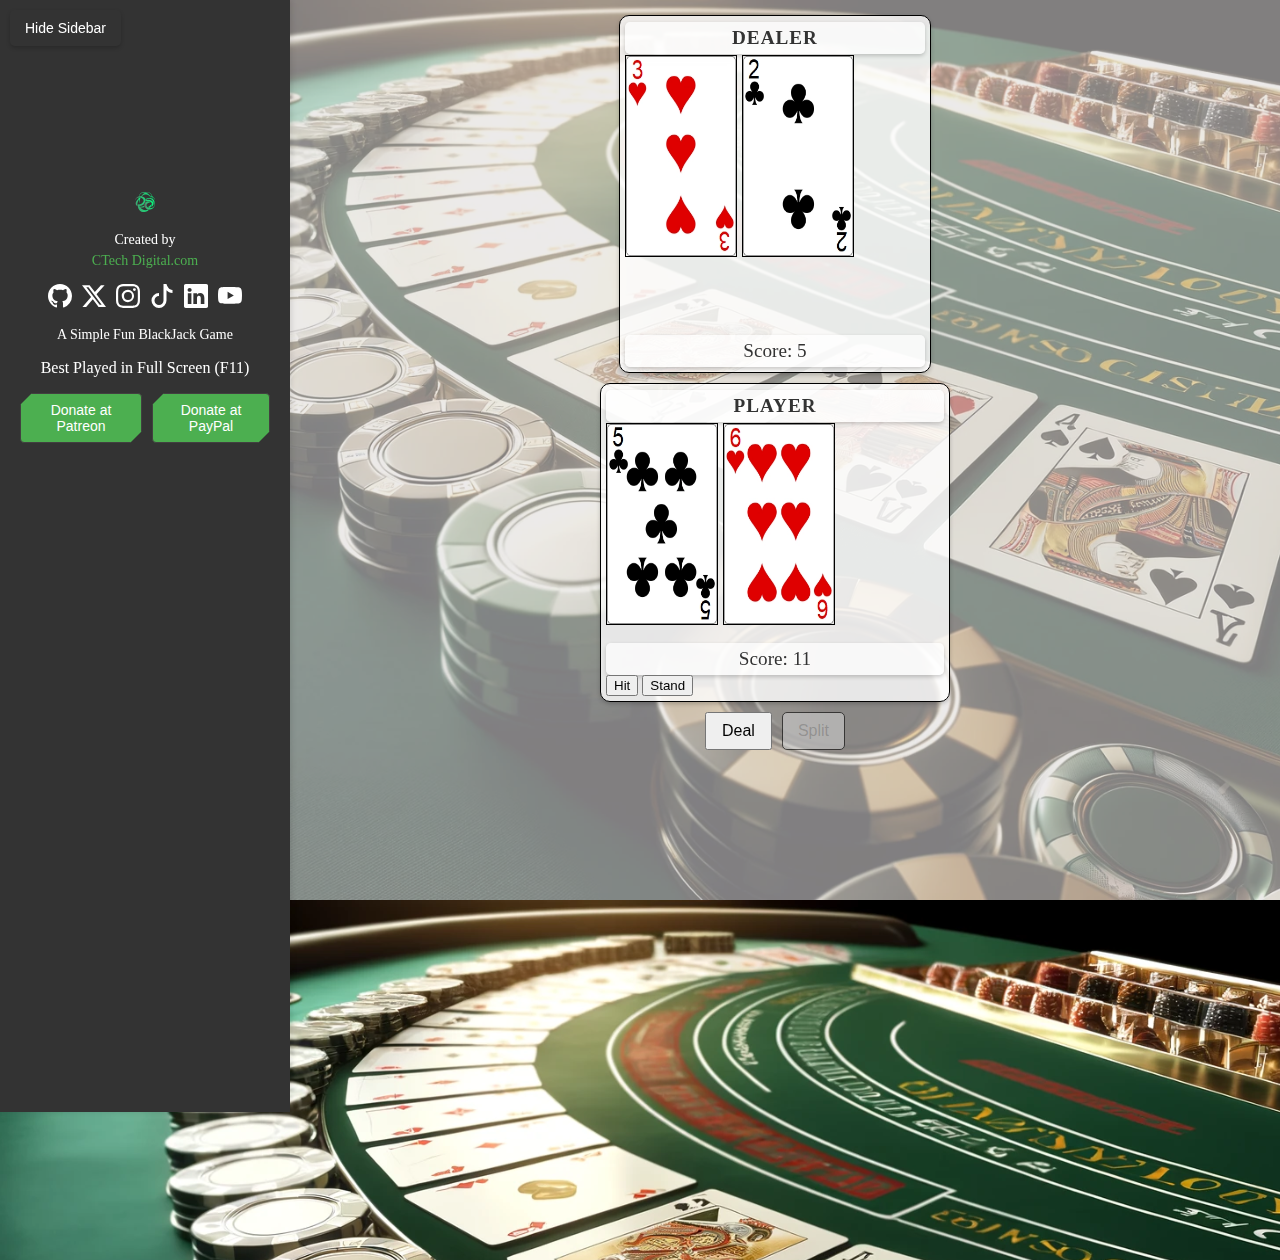
==== index.html @ 37b2f417 "Create index.html" ====
<!--
    This file is part of the Blackjack Game project.

    License: This code is free to use and modify, but you must provide recognition to the original developer.
    Author: CTechDigital.com 
-->
<!DOCTYPE html>
<html lang="en">

<head>
    <meta charset="UTF-8">
    <meta name="viewport" content="width=device-width, initial-scale=1.0">
    <title>Blackjack Game</title>
    <link rel="stylesheet" href="static/css/style.css">
    <link rel="icon" href="assets/images/icon/favicon.png" type="image/png">
</head>

<body>
    <button id="toggle-sidebar-btn">Hide Sidebar</button>
    <div id="sidebar">
        <img src="assets/images/logo/ctechdigital.png" alt="CTechDigital.com" class="sidebar-logo">
        <p class="sidebar-created-by">Created by</p>
        <a href="https://www.ctechdigital.com" target="_blank" class="sidebar-url">CTech Digital.com</a>
        <div class="social-icons">
            <a href="https://github.com/CTechDigitalpt" target="_blank" class="social-link">
                <img src="assets/images/social/light/github.svg" alt="GitHub" class="social-icon">
            </a>
            <a href="https://x.com/CTechDigital" target="_blank" class="social-link">
                <img src="assets/images/social/light/twitter-x.svg" alt="Twitter" class="social-icon">
            </a>
            <a href="https://www.instagram.com/ctechdigitalcom/" target="_blank" class="social-link">
                <img src="assets/images/social/light/instagram.svg" alt="Instagram" class="social-icon">
            </a>
            <a href="https://tiktok.com/@ctechdigital.com" target="_blank" class="social-link">
                <img src="assets/images/social/light/tiktok.svg" alt="TikTok" class="social-icon">
            </a>
            <a href="https://www.linkedin.com/company/ctech-digital/" target="_blank" class="social-link">
                <img src="assets/images/social/light/linkedin.svg" alt="LinkedIn" class="social-icon">
            </a>
            <a href="https://www.youtube.com/@CTech_Digital" target="_blank" class="social-link">
                <img src="assets/images/social/light/youtube.svg" alt="YouTube" class="social-icon">
            </a>
        </div>
        <p class="sidebar-description">A Simple Fun BlackJack Game</p>
        <p class="sidebar-help-notice">Best Played in Full Screen (F11)</p>
        <div class="donate-buttons">
            <button id="donate-btn-patreon" onclick="window.open('https://www.patreon.com/ctechdigital', '_blank')">Donate at Patreon</button>
            <button id="donate-btn-paypal" onclick="window.open('https://www.paypal.com/donate/?hosted_button_id=8NZMBAKJTVHPY', '_blank')">Donate at PayPal</button>
        </div>
    </div>
    <div id="game-container">
        <div id="dealer">
            <h2>Dealer</h2>
            <div id="dealer-cards">
               
            </div>
            <div id="dealer-score">Score: 0</div>
        </div>
        <div id="player-container">
            <div id="player">
                <h2>Player</h2>
                <div id="player-cards">
                 
                </div>
                <div id="player-score">Score: 0</div>
                <div class="buttons">
                    <button id="hit-button-player">Hit</button>
                    <button id="stand-button-player">Stand</button>
                </div>
            </div>
            <div id="split-hand" class="hidden">
                <h2>Split Hand</h2>
                <div id="split-cards">

                </div>
                <div id="split-score">Score: 0</div>
                <div class="buttons">
                    <button id="hit-button-split">Hit</button>
                    <button id="stand-button-split">Stand</button>
                </div>
            </div>
        </div>
        <div id="buttons-container">
            <div class="buttons">
                <button id="deal-button">Deal</button>
                <button id="split-button" disabled>Split</button>
            </div>
        </div>
        <div id="message"></div>
    </div>

    <div id="blackjack-overlay" class="hidden">
        <div id="blackjack-popup">
            <img src="assets/images/congrats/blackjack-notice.webp" alt="Blackjack!" id="blackjack-image">
        </div>
    </div>
    <script src="static/js/main.js"></script>
    <script>
        // Add functionality to toggle the sidebar visibility
        document.getElementById('toggle-sidebar-btn').addEventListener('click', () => {
            const sidebar = document.getElementById('sidebar');
            sidebar.classList.toggle('hidden');
        });
    </script>
</body>

</html>
---- static/css/style.css ----
/*
 * This file is part of the Blackjack Game project.
 * 
 * License: This code is free to use and modify, but you must provide recognition to the original developer.
 * Author: CTechDigital.com
 */

#game-container {
    display: flex;
    flex-direction: column;
    align-items: center;
    margin-top: 0px;
    margin-left: 270px; 
    padding: 5px;
    transition: margin-left 0.3s ease;
    position: relative; 
}

h2 {
    color: #333;
    text-align: center;
    font-size: 1.2rem;
    margin: 1px 0;
    padding: 5px 10px;
    background-color: rgba(255, 255, 255, 0.7);
    border-radius: 5px;
    box-shadow: 0 2px 4px rgba(0, 0, 0, 0.2);
    text-transform: uppercase;
    letter-spacing: 1px;
}
#dealer-score {
    font-size: 1.2rem;
    color: #333;
    text-align: center;
    margin-top: 5px;
    padding: 5px 10px;
    background-color: rgba(255, 255, 255, 0.7);
    border-radius: 5px;
    box-shadow: 0 2px 4px rgba(0, 0, 0, 0.2);
}

#dealer {
    margin-top: 10px;
    margin-bottom: 10px;
}

#player-score {
    font-size: 1.2rem;
    color: #333;
    text-align: center;
    margin-top: 5px;
    padding: 5px 10px;
    background-color: rgba(255, 255, 255, 0.7);
    border-radius: 5px;
    box-shadow: 0 2px 4px rgba(0, 0, 0, 0.2);
}

#player-container {
    display: flex;
    justify-content: center;
    gap: 20px;
    width: 100%;
    margin: 0 auto;
    transition: all 0.3s ease;
}

#player-container.split-active {
    justify-content: space-between;
}

#player, #split-hand, #dealer {
    min-width: 40%;
    flex-grow: 1;
    flex-shrink: 0;
    padding: 5px;
    display: flex;
    flex-direction: column;
    border: 1px solid #000;
    border-radius: 10px;
    background-color: rgba(255, 255, 255, 0.8);
    box-shadow: 0 2px 4px rgba(0, 0, 0, 0.2);
    transition: min-width 0.3s ease;
    overflow: visible;
    max-width: 100%;   
}

#split-hand.hidden {
    display: none;
}

#split-score {
    font-size: 1.2rem;
    color: #333;
    text-align: center;
    margin-top: 5px;
    padding: 5px 10px;
    background-color: rgba(255, 255, 255, 0.7);
    border-radius: 5px;
    box-shadow: 0 2px 4px rgba(0, 0, 0, 0.2);
}

#player-cards, #split-cards {
    display: flex;
    flex-direction: row;
    flex-wrap: nowrap;
    overflow-x: auto;
    min-height: 210px;
    padding-bottom: 5px;
    width: 100%;
    scrollbar-width: thin; 
    scrollbar-color: #888 #f1f1f1; 
}
#dealer-cards {
    display: flex;
    flex-direction: row;
    flex-wrap: nowrap;
    overflow-x: auto;
    min-height: 180px;
    padding-bottom: 5px;
    width: 100%;
    height: 30vh;
    scrollbar-width: thin;
    scrollbar-color: #888 #f1f1f1; 
}
#player-cards::-webkit-scrollbar,
#split-cards::-webkit-scrollbar,
#dealer-cards::-webkit-scrollbar {
    height: 8px;
}

#player-cards::-webkit-scrollbar-track,
#split-cards::-webkit-scrollbar-track,
#dealer-cards::-webkit-scrollbar-track {
    background: #f1f1f1;
    border-radius: 4px;
}

#player-cards::-webkit-scrollbar-thumb,
#split-cards::-webkit-scrollbar-thumb,
#dealer-cards::-webkit-scrollbar-thumb {
    background: #888;
    border-radius: 4px;
}

#player-cards::-webkit-scrollbar-thumb:hover,
#split-cards::-webkit-scrollbar-thumb:hover,
#dealer-cards::-webkit-scrollbar-thumb:hover {
    background: #555;
}

#player-cards img, #split-cards img, #dealer-cards img {
    flex: 0 0 auto;
    margin-right: 5px;
    width: 110px;
    height: 200px;
    border: 1px solid #000;
}

#buttons-container {
    display: flex;
    justify-content: space-between;
    margin-top: 10px;
}

#buttons-container .buttons {
    display: flex;
    flex-direction: row;
    gap: 10px;
}

#buttons-container .buttons button {
    padding: 8px 15px;
    font-size: 16px;
    cursor: pointer;
}

#buttons-container .buttons button:disabled {
    opacity: 0.6;
    cursor: not-allowed;
    background-color: #cccccc;
}

#buttons {
    margin-top: 0px;
    padding: 5px;
    border-style: solid;
    border-width: 1px;
    border-color: #000;
    border-radius: 5px;;
    min-width: 230px;

}

#buttons button {
    margin: 0 5px;
    padding: 8px 15px;
    font-size: 16px;
    cursor: pointer;
}

#buttons button:disabled {
    opacity: 0.6;
    cursor: not-allowed;
    background-color: #cccccc;
}

#split-button {
    background-color: #ffcc00;
    border: 1px solid #000;
    border-radius: 5px;
    padding: 8px 15px;
    font-size: 16px;
    cursor: pointer;
}

#split-button:disabled {
    background-color: #cccccc;
    cursor: not-allowed;
}

#message {
    margin-top: 5px;
    font-weight: bold;
    font-size: larger;
    padding-bottom: 50%;
}

html,
body {
    height: 100%;
    margin: 0;
    padding: 0;
}

body {
    background-image: url('../background/background-image.webp');
    background-size: cover;
    background-position: center;
    position: relative;
}

/* Overlay */
body::after {
    content: '';
    position: fixed;
    top: 0;
    left: 0;
    width: 100%;
    height: 100%;
    background-color: rgba(222, 218, 218, 0.582);
    z-index: -1;
}


#blackjack-overlay {
    position: absolute;
    top: 50%;
    left: 50%;
    transform: translate(-30%, -50%);
    background-color: transparent;
    display: flex;
    justify-content: center;
    align-items: center;
    z-index: 1000;
    cursor: pointer;
}

#blackjack-popup {
    text-align: center;
    background-color: transparent;
    padding: 10%;
    pointer-events: none;
    max-width: 50%;
}

#blackjack-popup img {
    max-width: 100%;
    height: auto;
    margin-bottom: 20px;
}

#blackjack-popup button {
    padding: 10px 20px;
    font-size: 1.2rem;
    background-color: gold;
    border: none;
    border-radius: 5px;
    cursor: pointer;
}

#blackjack-popup button:hover {
    background-color: darkgoldenrod;
}

.hidden {
    display: none !important;
}

/* sidebar styles */
#sidebar {
    position: fixed;
    top: 0;
    left: 0;
    width: 250px;
    height: 100%;
    background-color: #333;
    padding: 15% 20px 20px 20px;
    box-shadow: 2px 0 5px rgba(0, 0, 0, 0.1);
    overflow-y: auto;
    text-align: center;
    color: white;
    transition: width 0.3s ease;
}

.sidebar-logo {
    display: block;
    margin: 0 auto 20px;
    max-width: 100%;
}

.sidebar-created-by {
    font-size: 14px;
    margin-bottom: 5px;
}

.sidebar-url {
    font-size: 14px;
    color: #4CAF50;
    text-decoration: none;
    margin-bottom: 15px;
    display: block;
}

.sidebar-url:hover {
    text-decoration: underline;
}

.social-icons {
    display: flex;
    justify-content: center;
    gap: 10px;
    margin-bottom: 15px;
}

.social-icon {
    height: 24px;
    width: auto;
}

.sidebar-description {
    font-size: 14px;
    margin-bottom: 15px;
}

.donate-buttons {
    display: flex;
    justify-content: center;
    gap: 10px;
}

#donate-btn-patreon, 
#donate-btn-paypal, 
#donate-btn-kofi {
    --border-width: 1px;
    --border-cut: 12px;
    --button-shape: polygon(var(--border-cut) 0, 100% 0, 100% calc(100% - var(--border-cut)), calc(100% - var(--border-cut)) 100%, 0 100%, 0 var(--border-cut));
    background-color: #4CAF50;
    color: white;
    border: var(--border-width) solid rgb(66, 64, 64);
    padding: 8px 12px;
    border-radius: 4px;
    font-size: 14px;
    cursor: pointer;
    transition: background-color 0.3s, box-shadow 0.3s;
    clip-path: var(--button-shape);
    -webkit-clip-path: var(--button-shape);
}

.btn-flash {
    animation: button-flash 1s infinite alternate !important;
    position: relative;
    z-index: 5;
}

@keyframes button-flash {
    0% {
        box-shadow: 0 0 15px 5px rgba(255, 255, 255, 0.7), 0 0 30px 10px rgba(255, 215, 0, 0.3);
        transform: scale(1);
        filter: brightness(1);
    }
    50% {
        box-shadow: 0 0 25px 10px rgba(255, 255, 255, 0.9), 0 0 40px 15px rgba(255, 215, 0, 0.5);
        transform: scale(1.08);
        filter: brightness(1.3) contrast(1.1);
    }
    100% {
        box-shadow: 0 0 20px 8px rgba(255, 255, 255, 0.8), 0 0 35px 12px rgba(255, 215, 0, 0.4);
        transform: scale(1.05) rotate(1deg);
        filter: brightness(1.2);
    }
}

#donate-btn-patreon.btn-flash {
    box-shadow: 0 0 20px 10px rgba(249, 104, 84, 0.7) !important;
}

#donate-btn-paypal.btn-flash {
    box-shadow: 0 0 20px 10px rgba(0, 112, 186, 0.7) !important;
}

#donate-btn-kofi.btn-flash {
    box-shadow: 0 0 20px 10px rgba(255, 224, 0, 0.7) !important;
}

.btn-flash {
    animation: button-flash 1s infinite alternate !important;
    box-shadow: 0 0 15px 5px rgba(255, 255, 255, 0.7) !important;
    position: relative;
    z-index: 5;
}

@keyframes button-flash {
    0% {
        box-shadow: 0 0 15px 5px rgba(255, 255, 255, 0.7), 0 0 30px 10px rgba(255, 215, 0, 0.3);
        transform: scale(1);
        filter: brightness(1);
    }
    50% {
        box-shadow: 0 0 25px 10px rgba(255, 255, 255, 0.9), 0 0 40px 15px rgba(255, 215, 0, 0.5);
        transform: scale(1.08);
        filter: brightness(1.3) contrast(1.1);
    }
    100% {
        box-shadow: 0 0 20px 8px rgba(255, 255, 255, 0.8), 0 0 35px 12px rgba(255, 215, 0, 0.4);
        transform: scale(1.05) rotate(1deg);
        filter: brightness(1.2);
    }
}

#donate-btn-patreon.btn-flash {
    box-shadow: 0 0 20px 10px rgba(249, 104, 84, 0.7) !important;
}

#donate-btn-paypal.btn-flash {
    box-shadow: 0 0 20px 10px rgba(0, 112, 186, 0.7) !important;
}

#donate-btn-kofi.btn-flash {
    box-shadow: 0 0 20px 10px rgba(255, 224, 0, 0.7) !important;
}

.btn-flash {
    animation: button-flash 1s infinite alternate !important;
    box-shadow: 0 0 15px 5px rgba(255, 255, 255, 0.7) !important;
    position: relative;
    z-index: 5;
}

@keyframes button-flash {
    0% {
        box-shadow: 0 0 15px 5px rgba(255, 255, 255, 0.7), 0 0 30px 10px rgba(255, 215, 0, 0.3);
        transform: scale(1);
        filter: brightness(1);
    }
    50% {
        box-shadow: 0 0 25px 10px rgba(255, 255, 255, 0.9), 0 0 40px 15px rgba(255, 215, 0, 0.5);
        transform: scale(1.08);
        filter: brightness(1.3) contrast(1.1);
    }
    100% {
        box-shadow: 0 0 20px 8px rgba(255, 255, 255, 0.8), 0 0 35px 12px rgba(255, 215, 0, 0.4);
        transform: scale(1.05) rotate(1deg);
        filter: brightness(1.2);
    }
}

#donate-btn-patreon.btn-flash {
    box-shadow: 0 0 20px 10px rgba(249, 104, 84, 0.7) !important;
}

#donate-btn-paypal.btn-flash {
    box-shadow: 0 0 20px 10px rgba(0, 112, 186, 0.7) !important;
}

#donate-btn-kofi.btn-flash {
    box-shadow: 0 0 20px 10px rgba(255, 224, 0, 0.7) !important;
}

/* Toggle Sidebar Button */
#toggle-sidebar-btn {
    position: fixed;
    top: 10px;
    left: 10px;
    z-index: 1000;
    background-color: transparent;
    color: white;
    border: none;
    padding: 10px 15px;
    border-radius: 5px;
    font-size: 14px;
    cursor: pointer;
    box-shadow: 0 2px 4px rgba(0, 0, 0, 0.2);
    transition: background-color 0.3s ease;
}

#toggle-sidebar-btn:hover {
    background-color: #0a8a0e;
}

/* Responsive styles */
@media (max-width: 768px) {
    #sidebar {
        width: 200px; 
    }

    #game-container {
        margin-left: 210px; 
    }

    .social-icons {
        flex-wrap: wrap; 
        gap: 5px;
    }

    .donate-buttons {
        flex-wrap: wrap; 
        gap: 5px;
    }

    #donate-btn-patreon, #donate-btn-paypal {
        font-size: 12px;
        padding: 6px 10px;
    }
}

@media (max-width: 480px) {
    #sidebar {
        width: 150px; 
        padding: 15px;
    }

    #game-container {
        margin-left: 160px; 
    }

    .sidebar-logo {
        margin-bottom: 10px;
    }

    .sidebar-description {
        font-size: 12px;
    }

    .social-icons {
        gap: 3px;
    }

    #donate-btn-patreon, #donate-btn-paypal {
        font-size: 10px;
        padding: 5px 8px;
    }
}
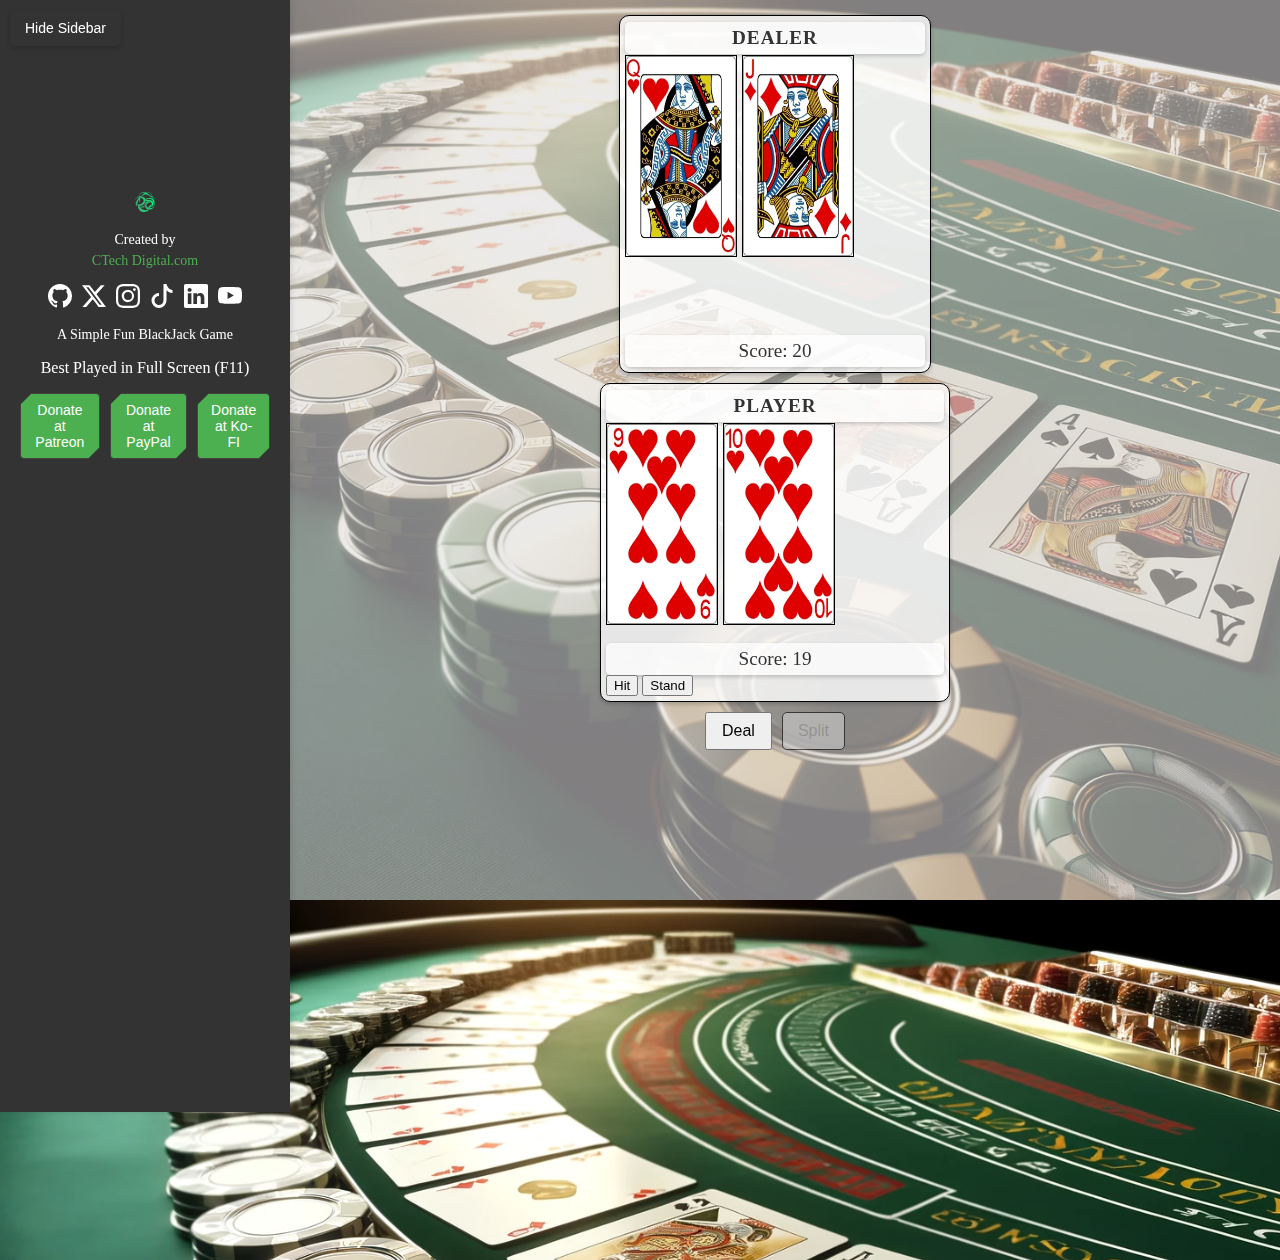
==== commit 2d7c85d2: "Update index.html" ====
--- a/index.html
+++ b/index.html
@@ -46,6 +46,7 @@
         <div class="donate-buttons">
             <button id="donate-btn-patreon" onclick="window.open('https://www.patreon.com/ctechdigital', '_blank')">Donate at Patreon</button>
             <button id="donate-btn-paypal" onclick="window.open('https://www.paypal.com/donate/?hosted_button_id=8NZMBAKJTVHPY', '_blank')">Donate at PayPal</button>
+            <button id="donate-btn-kofi" onclick="window.open('https://ko-fi.com/ctechdigitalcom', '_blank')">Donate at Ko-FI</button>
         </div>
     </div>
     <div id="game-container">
